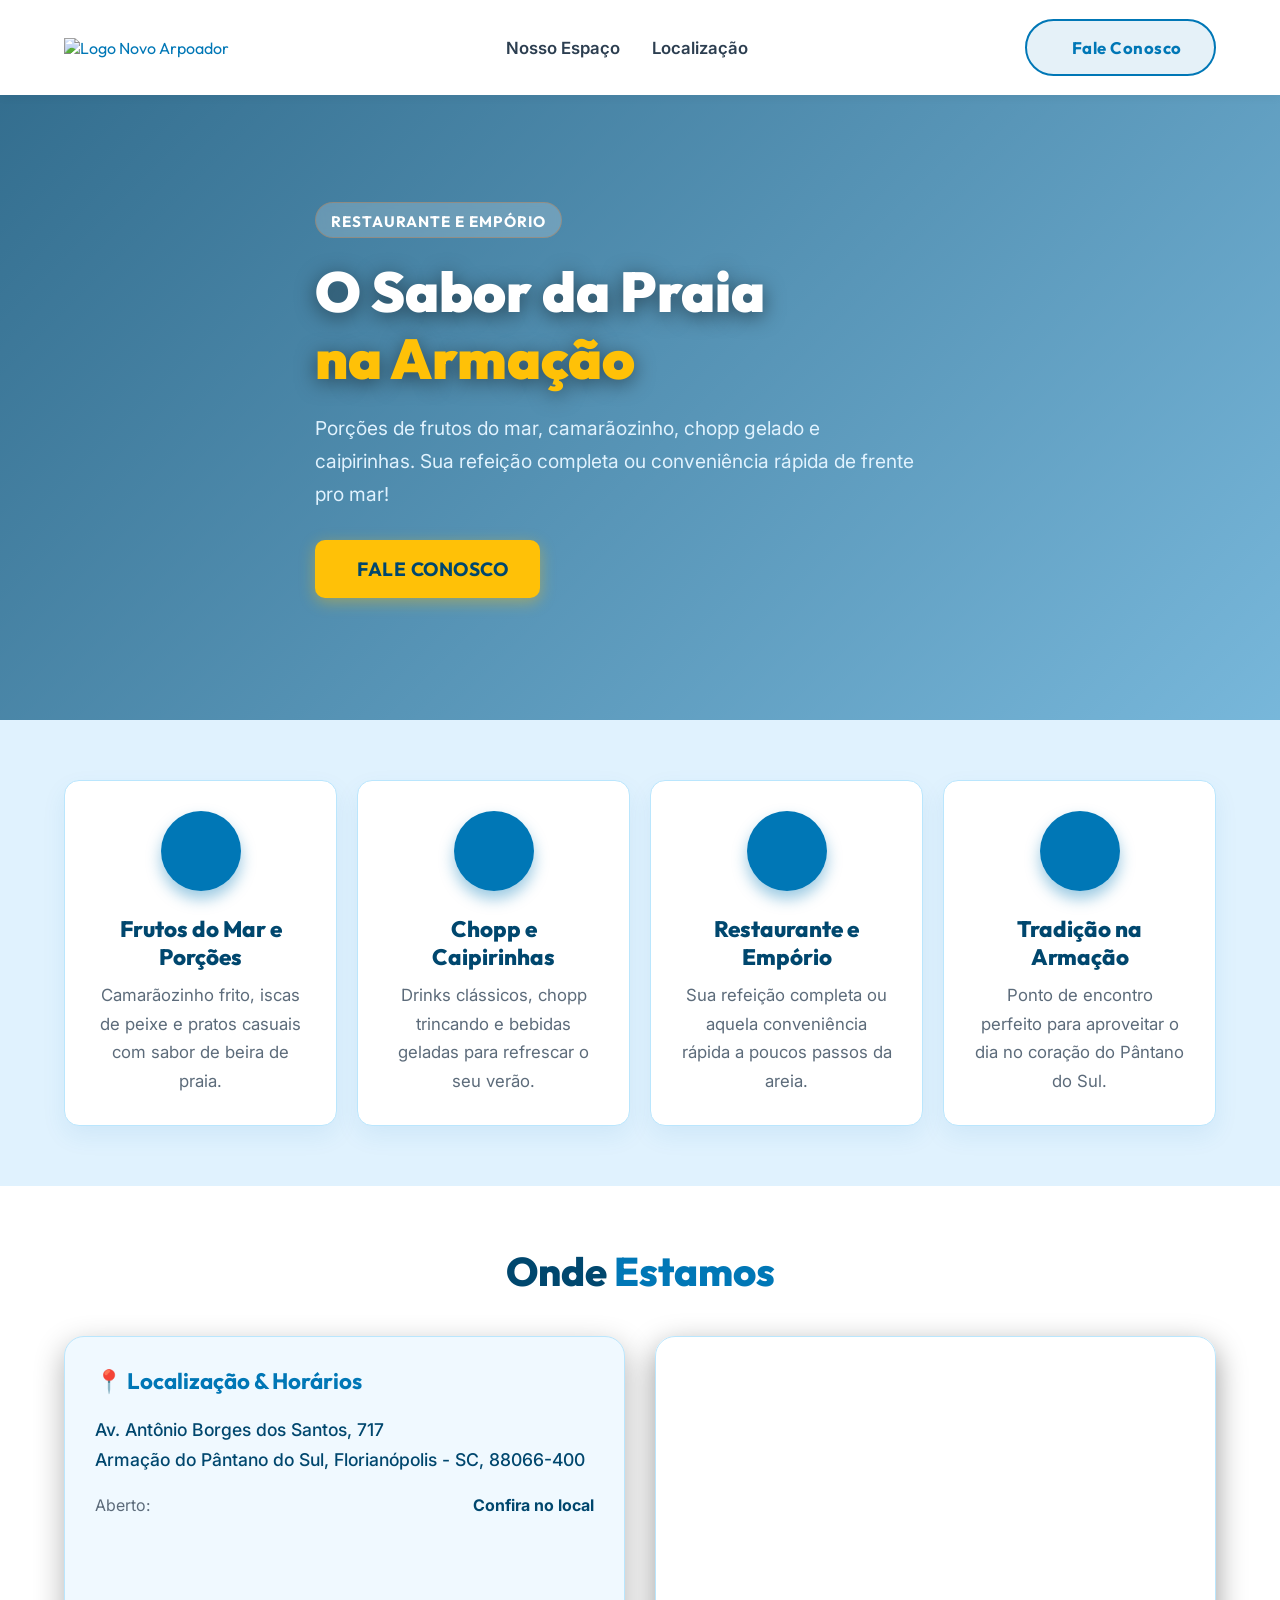
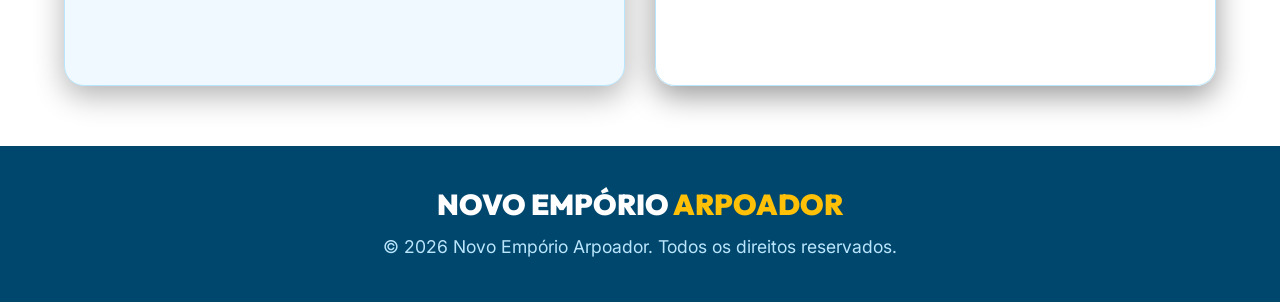
==== index.html @ ad7d14bb "Add files via upload" ====
<!DOCTYPE html>
<html lang="pt-BR">
<head>
    <meta charset="UTF-8">
    <meta name="viewport" content="width=device-width, initial-scale=1.0">
    
    <!-- SEO: Primary Meta Tags -->
    <title>Novo Empório Arpoador | Praia da Armação - Florianópolis</title>
    <meta name="description" content="Novo Empório Arpoador: Restaurante e conveniência na Praia da Armação. Frutos do mar, chopp gelado, caipirinhas e muito mais.">
    <meta name="keywords" content="conveniência armação floripa, restaurante armação do pântano do sul, empório arpoador, frutos do mar florianópolis, praia da armação">
    <meta name="author" content="Novo Empório Arpoador">
    
    <!-- Favicon & Apple Touch Icon -->
    <link rel="icon" type="image/png" href="assets/logo.png">
    <link rel="apple-touch-icon" href="assets/logo.png">
    <meta name="theme-color" content="#ffffff">
    
    <!-- Google Fonts -->
    <link rel="preconnect" href="https://fonts.googleapis.com">
    <link rel="preconnect" href="https://fonts.gstatic.com" crossorigin>
    <link href="https://fonts.googleapis.com/css2?family=Inter:wght@400;600;700&family=Outfit:wght@500;700;900&display=swap" rel="stylesheet">
    
    <!-- Icons -->
    <script src="https://unpkg.com/@phosphor-icons/web"></script>
    
    <link rel="stylesheet" href="styles.css?v=2">
</head>
<body style="background-color: #f0f8ff; color: #2c3e50;">
    <!-- Navbar -->
    <nav class="navbar" style="background: #ffffff; box-shadow: 0 2px 10px rgba(0,0,0,0.05);">
        <div class="container nav-container">
            <a href="#" class="logo">
                <img src="assets/logo.png" alt="Logo Novo Arpoador" style="height: 65px; mix-blend-mode: multiply;"> 
            </a>
            <div class="nav-links">
                <a href="#diferenciais" style="color: #2c3e50;">Nosso Espaço</a>
                <a href="#horarios" style="color: #2c3e50;">Localização</a>
            </div>
            <div class="nav-right">
                <a href="https://wa.me/5548999999999" target="_blank" class="btn btn-outline nav-btn" style="border-color: #0077B6; color: #0077B6; background: rgba(0, 119, 182, 0.1);">
                    <i class="ph-fill ph-whatsapp-logo"></i> Fale Conosco
                </a>
                <button class="mobile-menu-toggle" style="color: #2c3e50;"><i class="ph ph-list"></i></button>
            </div>
        </div>
    </nav>

    <!-- Hero Section -->
    <header class="hero" style="min-height: 80vh; display: flex; align-items: center; position: relative;">
        <!-- Fundo azul oceano com gradiente para a foto aparecer bem -->
        <div class="hero-overlay" style="background: linear-gradient(135deg, rgba(0, 71, 110, 0.8) 0%, rgba(0, 119, 182, 0.5) 100%); position: absolute; top:0; left:0; width:100%; height:100%; z-index: 1;"></div>
        
        <div class="container hero-content" style="position: relative; z-index: 10;">
            <div class="badge" style="background: rgba(255, 255, 255, 0.2); padding: 5px 15px; border-radius: 20px; color: #ffffff; font-weight: bold; margin-bottom: 20px; display: inline-block; backdrop-filter: blur(5px);">
                <i class="ph-fill ph-waves"></i> Restaurante e Empório
            </div>
            <h1 style="font-size: 3.5rem; color: #ffffff; margin-bottom: 20px; line-height: 1.2;">O Sabor da Praia<br><span style="color: #FFC107;">na Armação</span></h1>
            <p style="font-size: 1.2rem; color: #e0f2fe; margin-bottom: 30px; max-width: 600px;">Porções de frutos do mar, camarãozinho, chopp gelado e caipirinhas. Sua refeição completa ou conveniência rápida de frente pro mar!</p>
            <div class="hero-buttons">
                <a href="https://wa.me/5548999999999" target="_blank" class="btn btn-primary btn-large" style="background: #FFC107; color: #00476e; padding: 15px 30px; border-radius: 10px; font-weight: bold; text-decoration: none; display: inline-flex; align-items: center; gap: 10px; box-shadow: 0 4px 15px rgba(255, 193, 7, 0.4);">
                    <i class="ph-fill ph-whatsapp-logo"></i> FALE CONOSCO
                </a>
            </div>
        </div>
    </header>

    <!-- Diferenciais -->
    <section id="diferenciais" class="section diferenciais" style="padding: 60px 0; background: #e0f2fe;">
        <div class="container">
            <div class="grid-4" style="display: grid; grid-template-columns: repeat(auto-fit, minmax(200px, 1fr)); gap: 20px;">
                <div class="feature-card">
                    <div class="icon-wrapper"><i class="ph-fill ph-shrimp"></i></div>
                    <h3 style="color: #00476e; font-size: 1.4rem; font-weight: 800; margin-bottom: 10px;">Frutos do Mar e Porções</h3>
                    <p style="color: #5c6b7a; font-size: 1.05rem;">Camarãozinho frito, iscas de peixe e pratos casuais com sabor de beira de praia.</p>
                </div>
                <div class="feature-card">
                    <div class="icon-wrapper"><i class="ph-fill ph-beer-glass"></i></div>
                    <h3 style="color: #00476e; font-size: 1.4rem; font-weight: 800; margin-bottom: 10px;">Chopp e Caipirinhas</h3>
                    <p style="color: #5c6b7a; font-size: 1.05rem;">Drinks clássicos, chopp trincando e bebidas geladas para refrescar o seu verão.</p>
                </div>
                <div class="feature-card">
                    <div class="icon-wrapper"><i class="ph-fill ph-storefront"></i></div>
                    <h3 style="color: #00476e; font-size: 1.4rem; font-weight: 800; margin-bottom: 10px;">Restaurante e Empório</h3>
                    <p style="color: #5c6b7a; font-size: 1.05rem;">Sua refeição completa ou aquela conveniência rápida a poucos passos da areia.</p>
                </div>
                <div class="feature-card">
                    <div class="icon-wrapper"><i class="ph-fill ph-map-pin"></i></div>
                    <h3 style="color: #00476e; font-size: 1.4rem; font-weight: 800; margin-bottom: 10px;">Tradição na Armação</h3>
                    <p style="color: #5c6b7a; font-size: 1.05rem;">Ponto de encontro perfeito para aproveitar o dia no coração do Pântano do Sul.</p>
                </div>
            </div>
        </div>
    </section>

    <!-- Horários e Mapa -->
    <section id="horarios" class="section" style="padding: 60px 0; background: #ffffff;">
        <div class="container">
            <h2 class="text-center" style="font-size: 2.5rem; margin-bottom: 40px; color: #00476e;">Onde <span style="color: #0077B6;">Estamos</span></h2>
            <div class="grid-2" style="display: grid; grid-template-columns: repeat(auto-fit, minmax(300px, 1fr)); gap: 30px;">
                <div class="glass-card" style="background: #f0f9ff; padding: 30px; border-radius: 20px; border: 1px solid #bae6fd;">
                    <h3 style="color: #0077B6; margin-bottom: 20px;">📍 Localização & Horários</h3>
                    <p style="color: #00476e; margin-bottom: 20px; font-weight: 500;">Av. Antônio Borges dos Santos, 717<br>Armação do Pântano do Sul, Florianópolis - SC, 88066-400</p>
                    <ul style="list-style: none; padding: 0;">
                        <li style="display: flex; justify-content: space-between; margin-bottom: 10px; color: #5c6b7a;"><span>Aberto:</span> <span style="color: #00476e; font-weight: bold;">Confira no local</span></li>
                    </ul>
                </div>
                <div class="map-container" style="height: 350px; border-radius: 20px; overflow: hidden; border: 1px solid #bae6fd;">
                    <iframe src="https://maps.google.com/maps?q=Av.+Antônio+Borges+dos+Santos,+717+-+Armação+do+Pântano+do+Sul,+Florianópolis+-+SC&t=&z=16&ie=UTF8&iwloc=&output=embed" width="100%" height="100%" style="border:0;" allowfullscreen="" loading="lazy"></iframe>
                </div>
            </div>
        </div>
    </section>

    <!-- Footer -->
    <footer style="background: #00476e; padding: 40px 0; text-align: center; border-top: none;">
        <div class="container">
            <div style="font-family: 'Outfit', sans-serif; font-size: 1.8rem; font-weight: 900; color: #ffffff; margin-bottom: 10px;">NOVO EMPÓRIO <span style="color: #FFC107;">ARPOADOR</span></div>
            <p style="color: #bae6fd;">© <span id="current-year"></span> Novo Empório Arpoador. Todos os direitos reservados.</p>
        </div>
    </footer>

    <script src="script.js"></script>
</body>
</html>
---- styles.css ----
/* =========================================
   VARIÁVEIS DE COR E TEMA ALAMBIQUE MODERNO
   ========================================= */
   :root {
    /* Cores Principais baseadas no Catálogo */
    --bg-color: #f0f8ff;
    --surface-color: #ffffff;
    --surface-light: #e0f2fe;
    
    /* Amarelo/Dourado característico do Arpoador */
    --brand-orange: #FFC107; 
    --brand-orange-light: #FFD54F;
    --brand-orange-dark: #FFA000;
    
    --whatsapp-color: #25D366;
    --whatsapp-hover: #1da851;
    
    /* Textos */
    --text-main: #2c3e50;
    --text-muted: #5c6b7a;
    --text-dark: #121212;
    
    /* Outros */
    --glass-bg: rgba(255, 255, 255, 0.85);
    --glass-border: rgba(0, 0, 0, 0.05); 
    --transition: 0.3s cubic-bezier(0.25, 0.8, 0.25, 1);
    --border-radius: 16px;
}

/* =========================================
   RESET E TIPOGRAFIA
   ========================================= */
* {
    margin: 0;
    padding: 0;
    box-sizing: border-box;
}

html {
    scroll-behavior: smooth;
    font-family: 'Inter', sans-serif;
    color: var(--text-main);
    background-color: var(--bg-color);
}

body {
    overflow-x: hidden;
    position: relative;
    min-height: 100vh;
}

h1, h2, h3, h4, .logo, .badge {
    font-family: 'Outfit', sans-serif;
}

h1 {
    font-size: clamp(2.8rem, 5vw, 4.5rem);
    font-weight: 900;
    line-height: 1.1;
    margin-bottom: 1.2rem;
    color: var(--text-main);
    text-shadow: 0 4px 20px rgba(0,0,0,0.5);
}

h2 {
    font-size: clamp(2rem, 3.5vw, 2.8rem);
    font-weight: 800;
    margin-bottom: 1.5rem;
    color: var(--text-main);
}

h2 span {
    color: var(--brand-orange);
}

h3 {
    font-size: 1.4rem;
    font-weight: 700;
    margin-bottom: 0.5rem;
}

p {
    line-height: 1.7;
    color: var(--text-muted);
    font-size: 1.1rem;
}

a {
    text-decoration: none;
    color: #0077B6;
    transition: var(--transition);
}

a:hover {
    color: #00476e;
}

ul {
    list-style: none;
}

/* =========================================
   LAYOUT UTILITIES
   ========================================= */
.container {
    width: 90%;
    max-width: 1200px;
    margin: 0 auto;
}

.section {
    padding: 6rem 0;
}

.section-title {
    text-align: center;
    margin-bottom: 4rem;
}

.text-center { text-align: center; }
.mt-1 { margin-top: 1rem; }
.mt-2 { margin-top: 2.5rem; }
.w-100 { width: 100%; }

/* =========================================
   BOTÕES - MAIS CHAMATIVOS E TEMÁTICOS
   ========================================= */
.btn {
    display: inline-flex;
    align-items: center;
    justify-content: center;
    gap: 0.8rem;
    padding: 1rem 2rem;
    border-radius: 50px;
    font-weight: 700;
    font-size: 1.05rem;
    cursor: pointer;
    transition: var(--transition);
    border: none;
    font-family: 'Outfit', sans-serif;
    letter-spacing: 0.5px;
}

.btn i {
    font-size: 1.4rem;
}

.btn-large {
    padding: 1.2rem 3rem;
    font-size: 1.2rem;
}

.btn-primary {
    background: linear-gradient(135deg, var(--brand-orange-light) 0%, var(--brand-orange) 100%);
    color: #fff;
    box-shadow: 0 8px 25px rgba(224, 107, 21, 0.4);
    border: 2px solid transparent;
}

.btn-primary:hover {
    transform: translateY(-4px) scale(1.02);
    box-shadow: 0 12px 30px rgba(224, 107, 21, 0.6);
    color: #fff;
}

.btn-whatsapp {
    background: linear-gradient(135deg, #25D366 0%, #1da851 100%);
    color: #fff;
    box-shadow: 0 8px 25px rgba(37, 211, 102, 0.3);
}

.btn-whatsapp:hover {
    transform: translateY(-4px) scale(1.02);
    box-shadow: 0 12px 30px rgba(37, 211, 102, 0.5);
    color: #fff;
}

.btn-outline {
    background: transparent;
    border: 2px solid var(--brand-orange);
    color: var(--brand-orange);
}

.btn-outline:hover {
    background: rgba(224, 107, 21, 0.1);
    transform: translateY(-2px);
    box-shadow: 0 5px 15px rgba(224, 107, 21, 0.2);
}

.glass-card {
    background: var(--glass-bg);
    backdrop-filter: blur(15px);
    -webkit-backdrop-filter: blur(15px);
    border: 1px solid var(--glass-border);
    border-radius: var(--border-radius);
    padding: 2.5rem;
    box-shadow: 0 10px 30px rgba(0,0,0,0.3);
}

/* =========================================
   NAVBAR (INSPIRADO NO HEADER DO CATÁLOGO)
   ========================================= */
.navbar {
    position: fixed;
    top: 0;
    left: 0;
    width: 100%;
    padding: 1.2rem 0;
    z-index: 1000;
    transition: var(--transition);
    background: #ffffff;
}

.navbar.scrolled {
    background: #ffffff;
    box-shadow: 0 4px 20px rgba(0,0,0,0.1);
    padding: 0.8rem 0;
}

.navbar.scrolled .nav-links a {
    color: #2c3e50;
}

.navbar.scrolled .nav-links a:hover {
    color: #0077B6;
    opacity: 0.8;
}

.navbar.scrolled .btn-outline {
    border-color: #0077B6;
    color: #0077B6;
    background: rgba(0, 119, 182, 0.1);
}

.navbar.scrolled .btn-outline:hover {
    background: rgba(0, 119, 182, 0.2);
}

.nav-container {
    display: flex;
    justify-content: space-between;
    align-items: center;
}

.logo img {
    height: 55px;
    width: auto;
    object-fit: contain;
    transition: var(--transition);
}

.navbar.scrolled .logo img {
    height: 45px;
}

.nav-links {
    display: flex;
    gap: 2.5rem;
}

.nav-links a {
    color: var(--text-main);
    font-weight: 600;
    font-size: 1.05rem;
    position: relative;
}

.nav-links a::after {
    content: '';
    position: absolute;
    bottom: -5px;
    left: 0;
    width: 0;
    height: 2px;
    background-color: var(--brand-orange);
    transition: width 0.3s;
}

.navbar.scrolled .nav-links a::after {
    background-color: #fff;
}

.nav-links a:hover::after {
    width: 100%;
}

/* =========================================
   HERO SECTION
   ========================================= */
.hero {
    position: relative;
    min-height: 100vh;
    display: flex;
    align-items: center;
    padding-top: 80px;
    background: url('assets/hero_bg.png') no-repeat center center/cover;
}

.hero::before {
    content: '';
    position: absolute;
    top: 0;
    left: 0;
    width: 100%;
    height: 100%;
    background: linear-gradient(135deg, #1a1a1a 0%, #0a0a0a 100%);
    z-index: -2;
}

.hero-overlay {
    position: absolute;
    top: 0;
    left: 0;
    width: 100%;
    height: 100%;
    background: linear-gradient(to right, rgba(15,15,15,0.95) 0%, rgba(15,15,15,0.7) 60%, rgba(15,15,15,0.4) 100%);
    z-index: 0;
}

.hero-content {
    position: relative;
    z-index: 1;
    max-width: 650px;
}

.badge {
    display: inline-flex;
    align-items: center;
    gap: 0.5rem;
    padding: 0.5rem 1.2rem;
    background: rgba(224, 107, 21, 0.15);
    color: var(--brand-orange);
    border: 1px solid rgba(224, 107, 21, 0.3);
    border-radius: 50px;
    font-size: 0.95rem;
    font-weight: 700;
    margin-bottom: 1.5rem;
    letter-spacing: 1px;
    text-transform: uppercase;
    backdrop-filter: blur(5px);
}

.badge i {
    font-size: 1.2rem;
}

.hero p {
    font-size: 1.25rem;
    margin-bottom: 2.5rem;
    color: #e0e0e0;
}

.hero-buttons {
    display: flex;
    gap: 1.5rem;
    flex-wrap: wrap;
}

/* =========================================
   SOBRE & CULTURA
   ========================================= */
.sobre {
    background: linear-gradient(to bottom, var(--surface-color), var(--bg-color));
}

.sobre-container {
    display: grid;
    grid-template-columns: 1fr 1fr;
    gap: 5rem;
    align-items: center;
}

.welcome-box {
    background: rgba(224, 107, 21, 0.05);
    border-left: 5px solid var(--brand-orange);
    padding: 2rem;
    border-radius: 0 var(--border-radius) var(--border-radius) 0;
    margin-bottom: 2rem;
}

.welcome-box p {
    font-size: 1.15rem;
    color: var(--text-main);
    font-style: italic;
    margin-bottom: 0;
}

.sobre-text p {
    margin-bottom: 1.5rem;
}

.tabs-container {
    display: flex;
    flex-wrap: wrap;
    justify-content: center;
    gap: 0.8rem;
    margin-top: 2rem;
}

.tab-btn {
    background: var(--surface-light);
    color: var(--text-main);
    padding: 0.8rem 1.5rem;
    border-radius: 8px;
    font-size: 1rem;
    font-weight: 600;
    display: flex;
    align-items: center;
    gap: 0.6rem;
    border: 1px solid rgba(255,255,255,0.05);
    cursor: pointer;
    transition: all 0.3s ease;
    font-family: 'Inter', sans-serif;
}

.tab-btn i {
    color: var(--brand-orange);
    font-size: 1.3rem;
    transition: color 0.3s ease;
}

.tab-btn:hover {
    background: rgba(224, 107, 21, 0.1);
    border-color: rgba(224, 107, 21, 0.3);
}

.tab-btn.active {
    background: var(--brand-orange);
    color: #fff;
    border-color: var(--brand-orange);
    box-shadow: 0 4px 15px rgba(224, 107, 21, 0.4);
}

.tab-btn.active i {
    color: #fff;
}

/* =========================================
   CONTEÚDO DAS ABAS & PRODUTOS
   ========================================= */
.tab-content-wrapper {
    margin-top: 3rem;
    position: relative;
    min-height: 250px;
}

.tab-content {
    display: none;
    animation: fadeInTab 0.5s ease-out forwards;
}

.tab-content.active {
    display: block;
}

@keyframes fadeInTab {
    from {
        opacity: 0;
        transform: translateY(15px);
    }
    to {
        opacity: 1;
        transform: translateY(0);
    }
}

.products-grid {
    display: grid;
    grid-template-columns: repeat(auto-fit, minmax(280px, 1fr));
    gap: 2rem;
    justify-content: center;
}

.product-card {
    background: var(--surface-color);
    border: 1px solid var(--glass-border);
    border-radius: var(--border-radius);
    padding: 2rem 1.5rem;
    text-align: center;
    transition: transform 0.3s ease, box-shadow 0.3s ease;
    display: flex;
    flex-direction: column;
    align-items: center;
}

.product-card:hover {
    transform: translateY(-8px);
    box-shadow: 0 12px 25px rgba(0,0,0,0.5);
    border-color: rgba(224, 107, 21, 0.3);
}

.product-image {
    width: 100%;
    height: 180px;
    object-fit: cover;
    border-radius: var(--border-radius);
    margin-bottom: 1.2rem;
    border: 1px solid rgba(255,255,255,0.05);
}

.product-icon {
    width: 60px;
    height: 60px;
    background: rgba(224, 107, 21, 0.1);
    border-radius: 50%;
    display: flex;
    align-items: center;
    justify-content: center;
    margin-bottom: 1.2rem;
}

.product-icon i {
    font-size: 2rem;
    color: var(--brand-orange);
}

.product-card h4 {
    font-size: 1.15rem;
    margin-bottom: 1.5rem;
    color: var(--text-main);
    flex-grow: 1; /* Para manter o botão sempre alinhado embaixo */
}

.btn-sm {
    padding: 0.6rem 2rem;
    font-size: 0.95rem;
    width: 100%;
}

.sobre-image-wrapper {
    position: relative;
}

.sobre-img {
    width: 100%;
    border-radius: var(--border-radius);
    box-shadow: 0 20px 50px rgba(0,0,0,0.6);
    border: 2px solid var(--surface-light);
}

.float-card {
    position: absolute;
    bottom: -25px;
    right: -25px;
    display: flex;
    align-items: center;
    gap: 1rem;
    padding: 1.2rem 2rem;
    background: var(--brand-orange);
    border: none;
    color: #fff;
    box-shadow: 0 10px 30px rgba(224, 107, 21, 0.4);
}

.float-card i {
    color: #fff;
    font-size: 1.8rem;
}

.float-card span {
    font-weight: 800;
    font-size: 1.1rem;
    font-family: 'Outfit', sans-serif;
}

/* =========================================
   DIFERENCIAIS
   ========================================= */
.diferenciais {
    background-color: var(--bg-color);
}

.grid-4 {
    display: grid;
    grid-template-columns: repeat(auto-fit, minmax(250px, 1fr));
    gap: 2.5rem;
}

.feature-card::before {
    content: '';
    position: absolute;
    top: 0;
    left: 0;
    width: 100%;
    height: 5px;
    background: #0077B6;
    transform: scaleX(0);
    transform-origin: left;
    transition: transform 0.4s ease;
}

.feature-card {
    background: #ffffff;
    padding: 30px;
    border-radius: 15px;
    text-align: center;
    border: 1px solid #bae6fd;
    box-shadow: 0 10px 25px rgba(0, 119, 182, 0.08);
    transition: all 0.4s ease;
    position: relative;
    overflow: hidden;
}

.feature-card:hover {
    transform: translateY(-10px);
    border-color: #0077B6;
    box-shadow: 0 15px 35px rgba(0, 119, 182, 0.2);
}

.feature-card:hover::before {
    transform: scaleX(1);
}

.icon-wrapper {
    width: 80px;
    height: 80px;
    background: #0077B6;
    border-radius: 50%;
    display: flex;
    align-items: center;
    justify-content: center;
    margin: 0 auto 1.5rem;
    box-shadow: 0 8px 15px rgba(0, 119, 182, 0.4);
}

.icon-wrapper i {
    font-size: 3rem;
    color: #ffffff;
}

/* =========================================
   HORÁRIOS E AVISOS
   ========================================= */
.horarios {
    background-color: var(--surface-color);
}

.horarios-wrapper {
    display: grid;
    grid-template-columns: 1fr 1fr;
    gap: 5rem;
    align-items: center;
}

.alert-box {
    margin-top: 2.5rem;
    display: flex;
    gap: 1.5rem;
    background: rgba(224, 107, 21, 0.1);
    border: 1px solid rgba(224, 107, 21, 0.3);
    border-left: 5px solid var(--brand-orange);
    padding: 1.8rem;
    border-radius: var(--border-radius);
}

.alert-box i {
    font-size: 2.5rem;
    color: var(--brand-orange);
}

.alert-text strong {
    display: block;
    color: var(--text-main);
    margin-bottom: 0.5rem;
    font-size: 1.1rem;
}

.alert-text p {
    font-size: 0.95rem;
    margin: 0;
    line-height: 1.5;
}

.horarios-cards {
    display: flex;
    flex-direction: column;
    gap: 1.5rem;
}

.horario-card {
    border: 1px solid rgba(255,255,255,0.05);
}

.card-header {
    display: flex;
    align-items: center;
    gap: 1rem;
    margin-bottom: 1.5rem;
    padding-bottom: 1.5rem;
    border-bottom: 1px solid rgba(255,255,255,0.1);
}

.card-header i {
    font-size: 2rem;
    color: var(--brand-orange);
}

.horario-card.highlight {
    border-color: var(--brand-orange);
    background: linear-gradient(145deg, rgba(36, 36, 36, 0.9) 0%, rgba(224, 107, 21, 0.05) 100%);
    box-shadow: 0 10px 30px rgba(224, 107, 21, 0.15);
}

.horario-list li {
    display: flex;
    justify-content: space-between;
    margin-bottom: 1rem;
    color: var(--text-muted);
    font-size: 1.05rem;
}

.horario-list li span:last-child {
    font-weight: 700;
    color: var(--text-main);
    background: var(--surface-light);
    padding: 0.2rem 0.8rem;
    border-radius: 6px;
}

/* =========================================
   COMO PEDIR (ESTILO FLUXO CATÁLOGO)
   ========================================= */
.como-pedir {
    background-color: var(--brand-orange);
    position: relative;
    overflow: hidden;
}

.como-pedir::before {
    content: '';
    position: absolute;
    top: -50%;
    left: -50%;
    width: 200%;
    height: 200%;
    background: radial-gradient(circle, rgba(255,255,255,0.1) 0%, rgba(255,255,255,0) 70%);
    pointer-events: none;
}

.como-pedir .section-title {
    color: #fff;
}

.steps-container {
    display: flex;
    justify-content: space-between;
    align-items: stretch;
    margin-bottom: 3rem;
    position: relative;
    z-index: 1;
}

.step {
    flex: 1;
    text-align: center;
    padding: 2.5rem 1.5rem;
    background: rgba(255, 255, 255, 0.1);
    backdrop-filter: blur(10px);
    border-radius: var(--border-radius);
    border: 1px solid rgba(255, 255, 255, 0.2);
    transition: transform 0.3s ease;
}

.step:hover {
    transform: translateY(-10px);
    background: rgba(255, 255, 255, 0.15);
}

.step-number {
    width: 65px;
    height: 65px;
    background: #fff;
    color: var(--brand-orange);
    font-size: 1.8rem;
    font-weight: 900;
    font-family: 'Outfit', sans-serif;
    border-radius: 50%;
    display: flex;
    align-items: center;
    justify-content: center;
    margin: 0 auto 1.5rem;
    box-shadow: 0 10px 20px rgba(0,0,0,0.2);
}

.step h4 {
    font-size: 1.3rem;
    margin-bottom: 0.8rem;
    color: #fff;
}

.step p {
    font-size: 1rem;
    color: rgba(255, 255, 255, 0.9);
}

.step-connector {
    margin-top: 60px;
    color: rgba(255, 255, 255, 0.5);
    font-size: 2rem;
    padding: 0 1rem;
}

.btn-white {
    background: #fff;
    color: var(--brand-orange);
    box-shadow: 0 8px 25px rgba(0,0,0,0.2);
}

.btn-white:hover {
    background: #f8f8f8;
    color: var(--brand-orange-dark);
    box-shadow: 0 12px 30px rgba(0,0,0,0.3);
}

/* =========================================
   CONTATO & MAPA
   ========================================= */
.contato-grid {
    display: grid;
    grid-template-columns: 1fr 2fr;
    gap: 3rem;
    min-height: 450px;
}

.contato-info {
    display: flex;
    flex-direction: column;
    justify-content: center;
}

.contact-list {
    margin: 2.5rem 0;
}

.contact-list li {
    display: flex;
    gap: 1.2rem;
    margin-bottom: 2rem;
}

.contact-list i {
    font-size: 1.8rem;
    color: var(--brand-orange);
    margin-top: 0.2rem;
}

.contact-list strong {
    color: var(--text-main);
    font-size: 1.1rem;
    display: inline-block;
    margin-bottom: 0.3rem;
}

.contact-list a {
    color: var(--text-muted);
    font-size: 1.05rem;
}

.contact-list a:hover {
    color: var(--brand-orange);
}

.map-container {
    border-radius: var(--border-radius);
    overflow: hidden;
    border: 1px solid var(--glass-border);
    box-shadow: 0 10px 30px rgba(0,0,0,0.4);
}

/* =========================================
   FOOTER
   ========================================= */
.footer {
    background-color: #050505;
    padding-top: 5rem;
    border-top: 3px solid var(--brand-orange);
}

.footer-container {
    display: grid;
    grid-template-columns: 2fr 1fr 1fr;
    gap: 4rem;
    margin-bottom: 4rem;
}

.footer-logo {
    font-family: 'Outfit', sans-serif;
    font-size: 1.8rem;
    font-weight: 900;
    color: var(--brand-orange);
    margin-bottom: 1rem;
}

.footer h4 {
    color: var(--text-main);
    margin-bottom: 1.8rem;
    font-size: 1.2rem;
    position: relative;
    display: inline-block;
}

.footer h4::after {
    content: '';
    position: absolute;
    bottom: -8px;
    left: 0;
    width: 30px;
    height: 2px;
    background: var(--brand-orange);
}

.footer-links ul li {
    margin-bottom: 1rem;
}

.footer-links a {
    color: var(--text-muted);
}

.footer-links a:hover {
    color: var(--brand-orange);
    padding-left: 5px;
}

.social-icons {
    display: flex;
    gap: 1rem;
}

.social-icons a {
    display: flex;
    align-items: center;
    justify-content: center;
    width: 45px;
    height: 45px;
    background: var(--surface-light);
    border-radius: 50%;
    color: var(--text-main);
    font-size: 1.3rem;
    border: 1px solid rgba(255,255,255,0.05);
}

.social-icons a:hover {
    background: var(--brand-orange);
    border-color: var(--brand-orange);
    transform: translateY(-5px);
}

.footer-bottom {
    padding: 2rem 0;
    border-top: 1px solid rgba(255,255,255,0.05);
    text-align: center;
    font-size: 0.95rem;
    background: #000;
}

/* =========================================
   FAB WHATSAPP
   ========================================= */
.fab-whatsapp {
    position: fixed;
    bottom: 30px;
    right: 30px;
    width: 65px;
    height: 65px;
    background: linear-gradient(135deg, #25D366 0%, #1da851 100%);
    color: white;
    border-radius: 50%;
    display: flex;
    align-items: center;
    justify-content: center;
    font-size: 2.2rem;
    box-shadow: 0 6px 20px rgba(37, 211, 102, 0.4);
    z-index: 1000;
    transition: all 0.3s cubic-bezier(0.175, 0.885, 0.32, 1.275);
}

.fab-whatsapp:hover {
    transform: scale(1.1) rotate(-10deg);
    box-shadow: 0 10px 25px rgba(37, 211, 102, 0.6);
}

/* =========================================
   ANIMAÇÕES
   ========================================= */
.fade-in {
    opacity: 0;
    transform: translateY(40px);
    transition: opacity 0.8s ease-out, transform 0.8s ease-out;
}

.fade-in.visible {
    opacity: 1;
    transform: translateY(0);
}

/* =========================================
   RESPONSIVIDADE
   ========================================= */
@media (max-width: 1024px) {
    .sobre-container, .horarios-wrapper, .contato-grid {
        grid-template-columns: 1fr;
        gap: 3rem;
    }
    
    .float-card {
        right: 10px;
        bottom: -15px;
    }
    
    .steps-container {
        flex-direction: column;
        align-items: center;
        gap: 2rem;
    }
    
    .step {
        width: 100%;
        max-width: 400px;
    }
    
    .step-connector {
        transform: rotate(90deg);
        margin: -10px 0;
    }
    
    .footer-container {
        grid-template-columns: 1fr 1fr;
    }
}

@media (max-width: 768px) {
    .desktop-only {
        display: none;
    }
    
    .hero {
        text-align: center;
    }
    
    .hero-content {
        margin: 0 auto;
        display: flex;
        flex-direction: column;
        align-items: center;
    }
    
    .hero-buttons {
        justify-content: center;
    }
    
    .footer-container {
        grid-template-columns: 1fr;
        gap: 2.5rem;
    }
    
    h1 {
        font-size: 2.5rem;
    }
    
    .navbar.scrolled {
        padding: 0.5rem 0;
    }
}

/* === CATALOG MODAL === */
.catalog-modal {
    position: fixed;
    top: 0;
    left: 0;
    width: 100%;
    height: 100%;
    background: #0f0f0f;
    z-index: 10000;
    transform: translateY(100%);
    transition: transform 0.35s cubic-bezier(0.16, 1, 0.3, 1);
    will-change: transform;
    display: flex;
    flex-direction: column;
}

.catalog-modal.open {
    transform: translateY(0);
}

.catalog-header {
    padding: 1.5rem;
    background: #0f0f0f;
    border-bottom: 1px solid rgba(255, 255, 255, 0.08);
    flex-shrink: 0;
}

.catalog-header-top {
    display: flex;
    justify-content: space-between;
    align-items: center;
    margin-bottom: 1rem;
}

.catalog-header-top h2 {
    font-size: 1.5rem;
    display: flex;
    align-items: center;
    gap: 0.5rem;
}

.catalog-header-top h2 i {
    color: var(--accent-orange);
}

.catalog-header-actions {
    display: flex;
    align-items: center;
    gap: 1.5rem;
}

.catalog-cart-btn {
    position: relative;
    cursor: pointer;
    font-size: 1.8rem;
    color: #fff;
    transition: transform 0.2s ease;
}

.catalog-cart-btn:hover {
    transform: scale(1.1);
    color: var(--accent-orange);
}

.catalog-cart-btn .cart-count {
    position: absolute;
    top: -5px;
    right: -8px;
    background: var(--accent-orange);
    color: #000;
    font-size: 0.75rem;
    font-weight: 800;
    width: 20px;
    height: 20px;
    border-radius: 50%;
    display: flex;
    align-items: center;
    justify-content: center;
    border: 2px solid #0f0f0f;
}

#close-catalog-btn {
    background: rgba(255, 255, 255, 0.05);
    border: none;
    color: #fff;
    width: 35px;
    height: 35px;
    border-radius: 50%;
    display: flex;
    align-items: center;
    justify-content: center;
    cursor: pointer;
    transition: all 0.3s ease;
}

#close-catalog-btn:hover {
    background: rgba(255, 255, 255, 0.1);
    color: var(--accent-orange);
}

.catalog-search-bar {
    position: relative;
    margin-bottom: 1rem;
}

.catalog-search-bar i {
    position: absolute;
    left: 1rem;
    top: 50%;
    transform: translateY(-50%);
    color: var(--text-muted);
}

#catalog-search-input {
    width: 100%;
    padding: 0.8rem 1rem 0.8rem 2.5rem;
    background: rgba(255, 255, 255, 0.05);
    border: 1px solid rgba(255, 255, 255, 0.1);
    border-radius: 8px;
    color: var(--text-light);
    font-family: inherit;
    transition: border-color 0.3s ease;
}

#catalog-search-input:focus {
    outline: none;
    border-color: var(--accent-orange);
}

.catalog-categories-wrapper {
    overflow-x: auto;
    scrollbar-width: none;
    -ms-overflow-style: none;
}

.catalog-categories-wrapper::-webkit-scrollbar {
    display: none;
}

.catalog-categories {
    display: flex;
    gap: 0.5rem;
}

.cat-btn {
    background: rgba(255, 255, 255, 0.05);
    border: 1px solid rgba(255, 255, 255, 0.1);
    color: var(--text-light);
    padding: 0.5rem 1rem;
    border-radius: 20px;
    cursor: pointer;
    white-space: nowrap;
    transition: all 0.3s ease;
}

.cat-btn.active, 
.cat-btn.active:focus, 
.cat-btn.active:active {
    background: #e06b15 !important;
    color: #000 !important;
    font-weight: 800 !important;
    border-color: #e06b15 !important;
    opacity: 1 !important;
    outline: none !important;
    box-shadow: none !important;
    transition: none !important;
}

.cat-btn:focus {
    outline: none;
}

.cat-btn:hover {
    background: rgba(255, 255, 255, 0.1);
    color: #e06b15;
    border-color: #e06b15;
}

.catalog-body {
    flex-grow: 1;
    overflow-y: auto;
    padding: 2rem;
    -webkit-overflow-scrolling: touch;
    contain: layout style;
}

.catalog-grid {
    display: grid;
    grid-template-columns: repeat(auto-fill, minmax(200px, 1fr));
    max-width: 1400px;
    margin: 0 auto;
    gap: 2rem;
    contain: layout style;
}

/* Catalog-specific product card overrides */
.catalog-grid .product-card {
    padding: 0;
    overflow: hidden;
    border-radius: 14px;
    background: rgba(255, 255, 255, 0.04);
    border: 1px solid rgba(255, 255, 255, 0.08);
}

.catalog-grid .product-card:hover {
    transform: translateY(-5px);
    box-shadow: 0 10px 30px rgba(224, 107, 21, 0.15);
    border-color: rgba(224, 107, 21, 0.3);
}

.catalog-grid .product-image-container {
    width: 100%;
    height: 200px;
    background: #fff;
    display: flex;
    align-items: center;
    justify-content: center;
    overflow: hidden;
}

.catalog-grid .product-image {
    width: 100%;
    height: 100%;
    object-fit: contain;
    padding: 10px;
    margin-bottom: 0;
    border: none;
    border-radius: 0;
}

.catalog-grid .product-info {
    padding: 1rem;
    display: flex;
    flex-direction: column;
    gap: 0.4rem;
}

.catalog-grid .product-tag {
    font-size: 0.7rem;
    text-transform: uppercase;
    letter-spacing: 0.5px;
    color: var(--accent-orange);
    font-weight: 600;
}

.catalog-grid .product-title {
    font-size: 0.9rem;
    font-weight: 600;
    line-height: 1.3;
    color: #fff;
    min-height: 2.4em;
    display: -webkit-box;
    -webkit-line-clamp: 2;
    -webkit-box-orient: vertical;
    overflow: hidden;
}

.catalog-grid .product-price {
    font-size: 1.1rem;
    font-weight: 700;
    color: var(--accent-orange);
}

.catalog-grid .add-to-cart-btn {
    margin-top: 0.5rem;
    padding: 0.6rem;
    font-size: 0.85rem;
    border-radius: 8px;
    width: 100%;
}

/* === CART SIDEBAR === */
.cart-sidebar {
    position: fixed;
    top: 0;
    right: 0;
    width: 420px;
    max-width: 100%;
    height: 100%;
    background: #0d0d0d;
    z-index: 10001;
    transform: translateX(100%);
    transition: transform 0.4s cubic-bezier(0.16, 1, 0.3, 1);
    will-change: transform;
    display: flex;
    flex-direction: column;
    box-shadow: -10px 0 30px rgba(0,0,0,0.8);
}

.cart-sidebar.open {
    transform: translateX(0);
}

.cart-overlay {
    position: fixed;
    top: 0;
    left: 0;
    width: 100%;
    height: 100%;
    background: rgba(0, 0, 0, 0.7);
    z-index: 10000;
    opacity: 0;
    pointer-events: none;
    transition: opacity 0.3s ease;
    backdrop-filter: blur(4px);
}

.cart-overlay.open {
    opacity: 1;
    pointer-events: all;
}

.cart-header {
    padding: 2rem 1.5rem;
    display: flex;
    justify-content: space-between;
    align-items: center;
    border-bottom: 1px solid rgba(255, 255, 255, 0.08);
}

.cart-header h2 {
    font-size: 1.4rem;
    display: flex;
    align-items: center;
    gap: 0.75rem;
    color: #fff;
    font-weight: 700;
}

#close-cart-btn {
    background: rgba(255, 255, 255, 0.05);
    border: none;
    color: #fff;
    width: 35px;
    height: 35px;
    border-radius: 50%;
    display: flex;
    align-items: center;
    justify-content: center;
    cursor: pointer;
    transition: all 0.3s ease;
}

#close-cart-btn:hover {
    background: rgba(224, 107, 21, 0.2);
    color: var(--accent-orange);
    transform: rotate(90deg);
}

.cart-items {
    flex-grow: 1;
    overflow-y: auto;
    padding: 1.5rem;
    display: flex;
    flex-direction: column;
    gap: 1rem;
}

/* Custom Scrollbar for Cart */
.cart-items::-webkit-scrollbar {
    width: 5px;
}
.cart-items::-webkit-scrollbar-track {
    background: rgba(255, 255, 255, 0.02);
}
.cart-items::-webkit-scrollbar-thumb {
    background: rgba(255, 255, 255, 0.1);
    border-radius: 10px;
}

.cart-empty-msg {
    text-align: center;
    color: var(--text-muted);
    margin-top: 3rem;
    font-style: italic;
    opacity: 0.7;
}

.cart-item {
    display: flex;
    align-items: center;
    gap: 1.2rem;
    background: rgba(255, 255, 255, 0.02);
    padding: 1rem;
    border-radius: 16px;
    border: 1px solid rgba(255, 255, 255, 0.05);
    transition: transform 0.2s ease, border-color 0.2s ease;
    animation: slideInCart 0.3s ease forwards;
}

@keyframes slideInCart {
    from { opacity: 0; transform: translateX(20px); }
    to { opacity: 1; transform: translateX(0); }
}

.cart-item:hover {
    background: rgba(255, 255, 255, 0.04);
    border-color: rgba(224, 107, 21, 0.2);
}

.cart-item img {
    width: 60px;
    height: 60px;
    object-fit: contain;
    background: #fff;
    border-radius: 10px;
    padding: 5px;
    box-shadow: 0 4px 10px rgba(0,0,0,0.3);
}

.cart-item-info {
    flex-grow: 1;
    min-width: 0; /* Important for ellipsis if needed */
}

.cart-item-info h4 {
    font-size: 0.95rem;
    font-weight: 600;
    margin-bottom: 0.4rem;
    line-height: 1.3;
    color: #eee;
    white-space: nowrap;
    overflow: hidden;
    text-overflow: ellipsis;
}

.cart-item-price {
    color: var(--accent-orange);
    font-weight: 700;
    font-size: 1rem;
}

.cart-item-qty {
    display: flex;
    flex-direction: column;
    align-items: center;
    gap: 0.4rem;
    background: rgba(0, 0, 0, 0.3);
    padding: 0.5rem;
    border-radius: 12px;
}

.qty-btn {
    background: rgba(255, 255, 255, 0.05);
    border: none;
    color: #fff;
    width: 24px;
    height: 24px;
    display: flex;
    align-items: center;
    justify-content: center;
    cursor: pointer;
    border-radius: 6px;
    transition: all 0.2s;
    font-size: 1rem;
}

.qty-btn:hover {
    background: var(--accent-orange);
    color: #fff;
}

.qty-btn.remove:hover {
    background: #ff4d4d;
}

.qty-val {
    font-size: 0.9rem;
    font-weight: 700;
    color: #fff;
}

.cart-footer {
    padding: 2rem 1.5rem;
    border-top: 1px solid rgba(255, 255, 255, 0.1);
    background: #0a0a0a;
}

.cart-view {
    display: none;
    flex-direction: column;
    flex-grow: 1;
    overflow-y: auto;
}

.cart-view.active {
    display: flex;
}

.checkout-form {
    padding: 1.5rem;
    display: flex;
    flex-direction: column;
    gap: 1.2rem;
}

.back-btn {
    background: none;
    border: none;
    color: var(--accent-orange);
    cursor: pointer;
    display: flex;
    align-items: center;
    gap: 0.5rem;
    font-weight: 600;
    padding: 0;
    margin-bottom: 0.5rem;
}

.checkout-form h3 {
    font-size: 1.2rem;
    color: #fff;
    margin-bottom: 0.5rem;
}

.form-group {
    display: flex;
    flex-direction: column;
    gap: 0.5rem;
}

.form-group label {
    font-size: 0.85rem;
    font-weight: 600;
    color: var(--text-muted);
}

.form-group input, 
.form-group textarea, 
.form-group select {
    background: rgba(255, 255, 255, 0.05);
    border: 1px solid rgba(255, 255, 255, 0.1);
    border-radius: 10px;
    padding: 0.8rem 1rem;
    color: #fff;
    font-family: inherit;
    font-size: 0.95rem;
    transition: all 0.3s ease;
}

.form-group input:focus, 
.form-group textarea:focus, 
.form-group select:focus {
    outline: none;
    border-color: var(--accent-orange);
    background: rgba(255, 255, 255, 0.08);
}

.form-group select {
    cursor: pointer;
    appearance: none;
    background-image: url("data:image/svg+xml,%3Csvg xmlns='http://www.w3.org/2000/svg' width='24' height='24' viewBox='0 0 24 24' fill='none' stroke='white' stroke-width='2' stroke-linecap='round' stroke-linejoin='round'%3E%3Cpolyline points='6 9 12 15 18 9'%3E%3C/polyline%3E%3C/svg%3E");
    background-repeat: no-repeat;
    background-position: right 1rem center;
    background-size: 1rem;
}

/* Fix para cores das opções no dropdown (Dark Mode) */
.form-group select option {
    background: #1a1a1a;
    color: #fff;
}

.form-group textarea {
    min-height: 100px;
    resize: vertical;
}

.coupon-section {
    margin-bottom: 1.5rem;
    border-bottom: 1px solid var(--border);
    padding-bottom: 1.5rem;
}

.coupon-input-wrapper {
    display: flex;
    gap: 10px;
}

.coupon-input-wrapper input {
    flex-grow: 1;
    background: rgba(255, 255, 255, 0.05);
    border: 1px solid var(--border);
    border-radius: 8px;
    padding: 0.8rem;
    color: #fff;
    font-size: 0.9rem;
}

#apply-coupon-btn {
    background: transparent;
    border: 1px solid var(--accent-orange);
    color: var(--accent-orange);
    padding: 0 1.2rem;
    border-radius: 8px;
    font-weight: 700;
    cursor: pointer;
    transition: all 0.3s ease;
}

#apply-coupon-btn:hover {
    background: var(--accent-orange);
    color: #000;
}

.coupon-message {
    font-size: 0.8rem;
    margin-top: 0.5rem;
    font-weight: 600;
}

.coupon-message.success { color: var(--accent-green); }
.coupon-message.error { color: #ff4d4d; }

.cart-total {
    display: flex;
    justify-content: space-between;
    align-items: center;
    font-size: 1.4rem;
    font-weight: 800;
    margin-bottom: 0.75rem;
    color: #fff;
}

.cart-tax-info {
    font-size: 0.85rem;
    color: var(--text-muted);
    text-align: center;
    margin-bottom: 1.5rem;
    opacity: 0.8;
}

#checkout-btn, #go-to-checkout-btn {
    height: 65px;
    font-size: 1.15rem;
    font-weight: 700;
    letter-spacing: 0.5px;
    border-radius: 14px;
    display: flex;
    align-items: center;
    justify-content: center;
    gap: 0.8rem;
    box-shadow: 0 8px 20px rgba(0, 0, 0, 0.3);
    transition: all 0.3s ease;
    border: none;
    cursor: pointer;
    width: 100%;
}

#checkout-btn { background: #25D366; color: #fff; text-shadow: 0 1px 2px rgba(0,0,0,0.2); }
#go-to-checkout-btn { background: #1eb954; color: #fff; }

#checkout-btn:hover, #go-to-checkout-btn:hover {
    background: #199e47;
    transform: translateY(-3px);
    box-shadow: 0 12px 25px rgba(37, 211, 102, 0.3);
}

/* WOW Badge Effect */
@keyframes wowBadge {
    0% { transform: scale(1); }
    50% { transform: scale(1.3); }
    100% { transform: scale(1); }
}

.cart-count.wow {
    animation: wowBadge 0.3s ease;
}

/* === FLOATING CART BUTTON === */
.fab-cart {
    position: fixed;
    bottom: 2rem;
    right: 2rem;
    background: var(--accent-orange);
    color: #000;
    padding: 0.5rem 1.2rem 0.5rem 0.5rem;
    border-radius: 50px;
    display: flex;
    align-items: center;
    gap: 0.8rem;
    cursor: pointer;
    z-index: 9999;
    box-shadow: 0 10px 25px rgba(224, 107, 21, 0.4);
    transition: all 0.3s cubic-bezier(0.175, 0.885, 0.32, 1.275);
}

.fab-cart.hidden {
    transform: translateY(150px) scale(0.5);
    opacity: 0;
    pointer-events: none;
}

.cart-icon-wrapper {
    position: relative;
    width: 45px;
    height: 45px;
    background: rgba(0, 0, 0, 0.1);
    border-radius: 50%;
    display: flex;
    align-items: center;
    justify-content: center;
    font-size: 1.5rem;
}

.cart-count {
    position: absolute;
    top: -5px;
    right: -5px;
    background: #000;
    color: var(--accent-orange);
    font-size: 0.7rem;
    font-weight: 700;
    width: 20px;
    height: 20px;
    border-radius: 50%;
    display: flex;
    align-items: center;
    justify-content: center;
    border: 2px solid var(--accent-orange);
}

.cart-fab-total {
    font-weight: 700;
    font-size: 1rem;
}

.fab-cart:hover {
    transform: translateY(-5px);
    box-shadow: 0 15px 30px rgba(224, 107, 21, 0.5);
}

/* Esconder o Whatsapp original quando o carrinho tem itens */
.fab-whatsapp.hidden {
    transform: translateY(150px);
    opacity: 0;
    pointer-events: none;
}

/* Ajustes Responsivos Modal */
@media (min-width: 1400px) {
    .catalog-grid {
        grid-template-columns: repeat(6, 1fr);
    }
}

@media (max-width: 768px) {
    .catalog-grid {
        grid-template-columns: repeat(2, 1fr);
        gap: 1rem;
    }
    
    .catalog-grid .product-image-container {
        height: 150px;
    }
    
    .fab-cart {
        bottom: 1.5rem;
        right: 1.5rem;
    }
}

/* Navbar Changes */
.nav-container {
    display: flex;
    justify-content: space-between;
    align-items: center;
}

.nav-right {
    display: flex;
    align-items: center;
    gap: 1rem;
}

.nav-links {
    display: flex;
    gap: 2rem;
    align-items: center;
}

.nav-catalog-btn {
    color: #fff !important;
    padding: 0.6rem 1.2rem;
    border-radius: 50px;
    font-weight: 600;
    font-size: 0.85rem;
    transition: all 0.3s ease;
    border: 1px solid rgba(255, 255, 255, 0.1);
}

.nav-catalog-btn:hover {
    background: rgba(255, 255, 255, 0.05);
    border-color: var(--accent-orange);
}

.mobile-menu-toggle {
    display: none;
    background: none;
    border: none;
    color: #fff;
    font-size: 1.8rem;
    cursor: pointer;
}

/* Refinamentos Mobile Profissionais */
@media (max-width: 992px) {
    .nav-links {
        display: none;
        position: fixed;
        top: 80px;
        left: 0;
        width: 100%;
        height: calc(100vh - 80px);
        background: var(--bg-color);
        flex-direction: column;
        padding: 2rem;
        gap: 2rem;
        z-index: 9998;
        backdrop-filter: blur(10px);
    }
    .nav-links.active {
        display: flex !important;
    }
    .nav-btn {
        display: none !important;
    }
    .mobile-menu-toggle {
        display: block !important;
    }
}

@media (max-width: 768px) {
    .catalog-grid {
        grid-template-columns: repeat(2, 1fr) !important;
        gap: 0.8rem !important;
        padding: 0.8rem !important;
    }

    .product-card {
        padding: 0.8rem;
    }

    .product-image-container {
        height: 140px !important;
    }

    .product-info h3 {
        font-size: 0.9rem;
        height: 2.4rem;
    }

    /* Carrinho Mobile Ocupa mais espaço */
    .cart-sidebar {
        width: 100%;
        max-width: 100%;
    }

    .cart-header {
        padding: 1.2rem;
    }

    .cart-item {
        padding: 1rem;
        gap: 0.8rem;
    }

    .cart-item img {
        width: 60px;
        height: 60px;
    }

    /* Categorias Mobile (mais fáceis de deslizar) */
    .catalog-categories-wrapper {
        padding: 0.8rem 1rem;
        gap: 0.6rem;
    }

    .cat-btn {
        padding: 0.5rem 1rem;
        font-size: 0.85rem;
        white-space: nowrap;
    }

    /* Navbar Mobile */
    .nav-container {
        padding: 0.5rem 1rem;
    }

    .logo img {
        height: 40px;
    }

    /* Floating Action Button (FAB) */
    .fab-cart {
        bottom: 1.2rem;
        right: 1.2rem;
        padding: 0.8rem 1.2rem;
    }

    .toast {
        width: 90%;
        font-size: 0.85rem;
        padding: 0.7rem 1.2rem;
    }

    /* Formulário de Checkout Mobile */
    .form-group input, 
    .form-group textarea, 
    .form-group select {
        font-size: 16px !important; /* Evita zoom automático no iOS */
        padding: 1rem !important;
    }

    .checkout-form h3 {
        font-size: 1.1rem;
    }
}

/* Scrollbar para Categorias (escondida mas funcional) */
.catalog-categories-wrapper::-webkit-scrollbar {
    display: none;
}
.catalog-categories-wrapper {
    -ms-overflow-style: none;
    scrollbar-width: none;
}

/* Toast Notification */
.toast-container {
    position: fixed;
    bottom: 2rem;
    left: 50%;
    transform: translateX(-50%);
    z-index: 11000;
    display: flex;
    flex-direction: column;
    gap: 0.5rem;
    pointer-events: none;
}

.toast {
    background: #222;
    color: #fff;
    padding: 0.8rem 1.5rem;
    border-radius: 50px;
    font-size: 0.9rem;
    font-weight: 600;
    box-shadow: 0 10px 25px rgba(0,0,0,0.5);
    border: 1px solid var(--accent-orange);
    display: flex;
    align-items: center;
    gap: 0.75rem;
    animation: toastIn 0.3s cubic-bezier(0.175, 0.885, 0.32, 1.275) forwards,
               toastOut 0.3s ease forwards 2.5s;
}

@keyframes toastIn {
    from { transform: translateY(100px); opacity: 0; }
    to { transform: translateY(0); opacity: 1; }
}

@keyframes toastOut {
    to { transform: translateY(-20px); opacity: 0; }
}

/* Enhanced Cart Buttons Visibility */
.fab-cart {
    background: #e06b15 !important;
    color: #fff !important;
    border: 3px solid #fff;
    box-shadow: 0 0 30px rgba(224, 107, 21, 0.8), 0 0 60px rgba(224, 107, 21, 0.4);
    padding: 0.7rem 1.5rem 0.7rem 0.7rem !important;
    animation: fabPulse 2s ease-in-out infinite;
}

@keyframes fabPulse {
    0%, 100% { box-shadow: 0 0 30px rgba(224, 107, 21, 0.8), 0 0 60px rgba(224, 107, 21, 0.4); }
    50% { box-shadow: 0 0 40px rgba(224, 107, 21, 1), 0 0 80px rgba(224, 107, 21, 0.6); }
}

.catalog-cart-btn {
    color: var(--accent-orange) !important;
    font-size: 2rem;
    filter: drop-shadow(0 0 8px rgba(224, 107, 21, 0.3));
}

.catalog-cart-btn .cart-count {
    background: #fff;
    color: #000;
    border: 2px solid var(--accent-orange);
}

/* Minimum Order Message */
.min-order-msg {
    color: #ff4d4d;
    font-size: 0.85rem;
    text-align: center;
    margin-top: 0.5rem;
    font-weight: 600;
}

#go-to-checkout-btn:disabled {
    background: #222 !important;
    color: #555 !important;
    cursor: not-allowed;
    box-shadow: none;
    transform: none;
    border: 1px solid #333;
}

/* Animations */
@keyframes spin {
    from { transform: rotate(0deg); }
    to { transform: rotate(360deg); }
}
.animate-spin {
    animation: spin 1s linear infinite;
    display: inline-block;
}

@keyframes pulseOnce {
    0% { transform: scale(1); }
    50% { transform: scale(1.15); }
    100% { transform: scale(1); }
}
.pulse-once {
    animation: pulseOnce 0.4s ease-out;
}

/* FIM DO ARQUIVO */
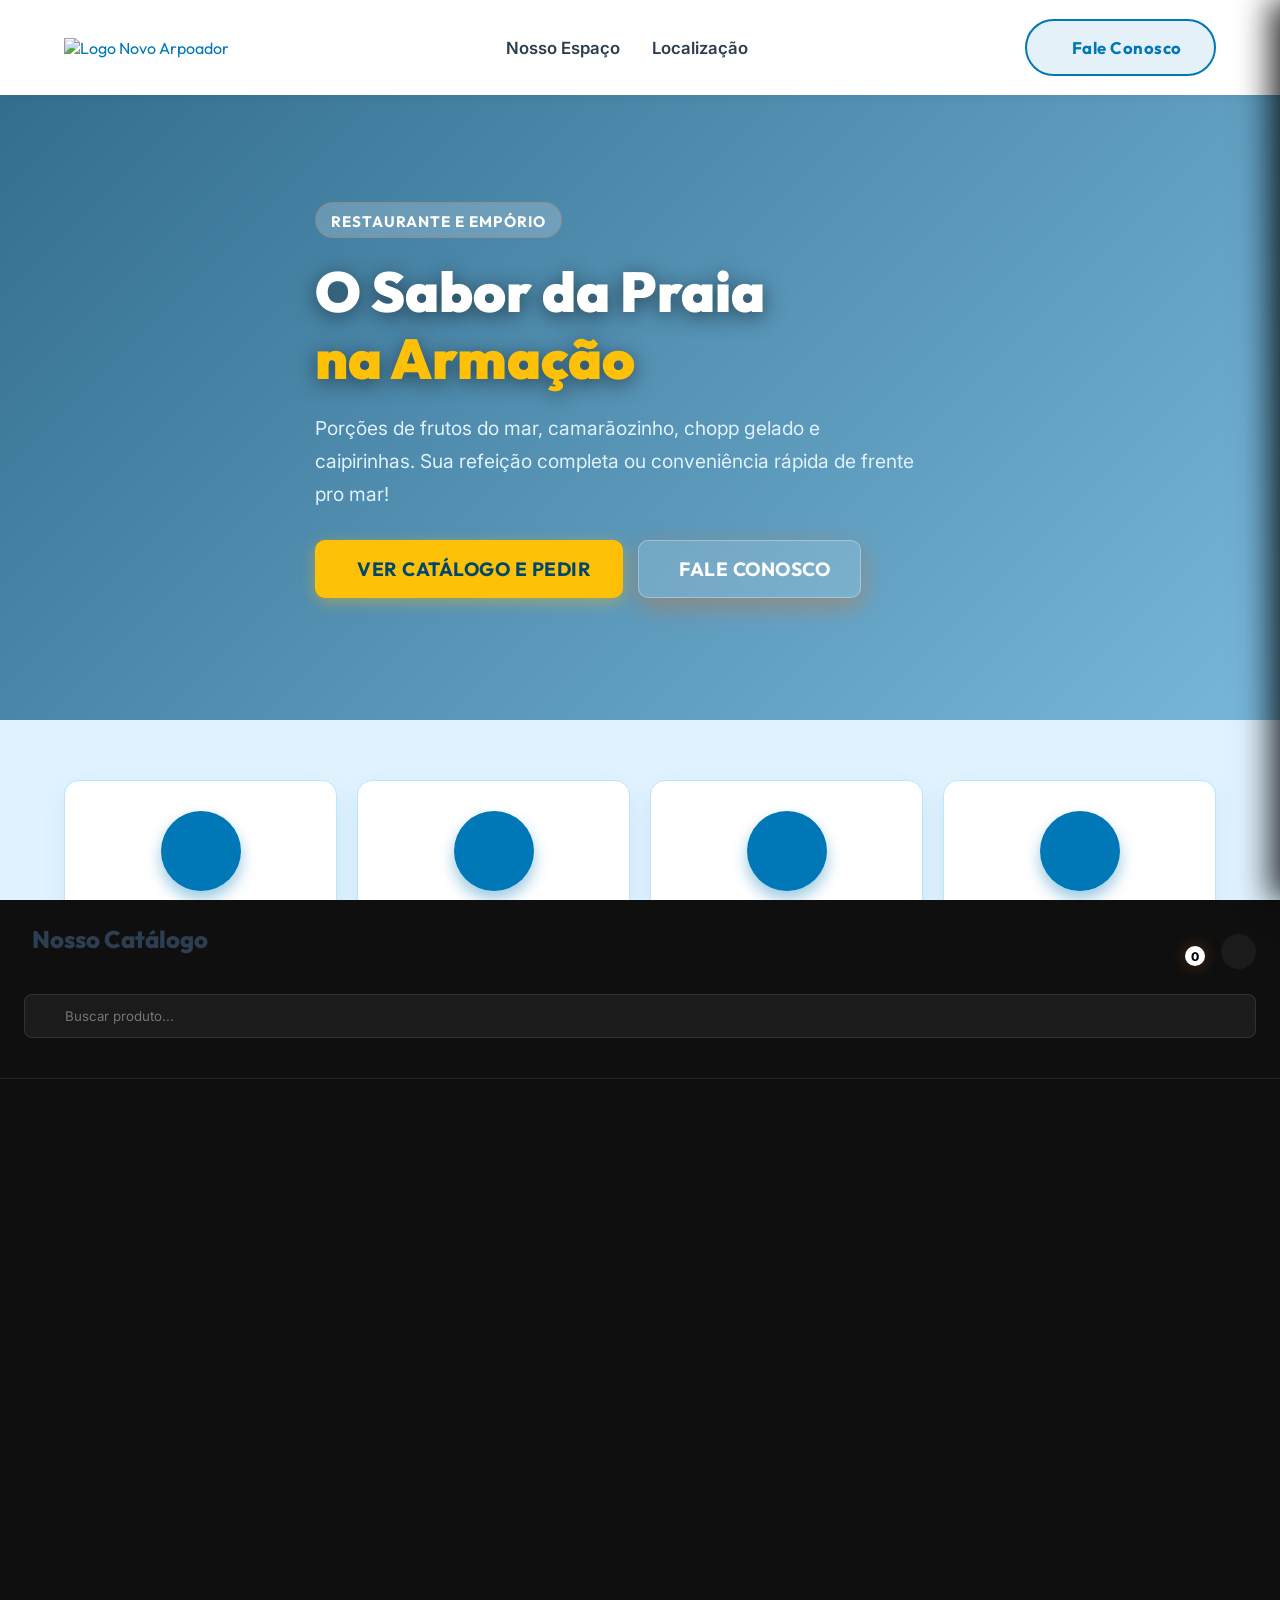
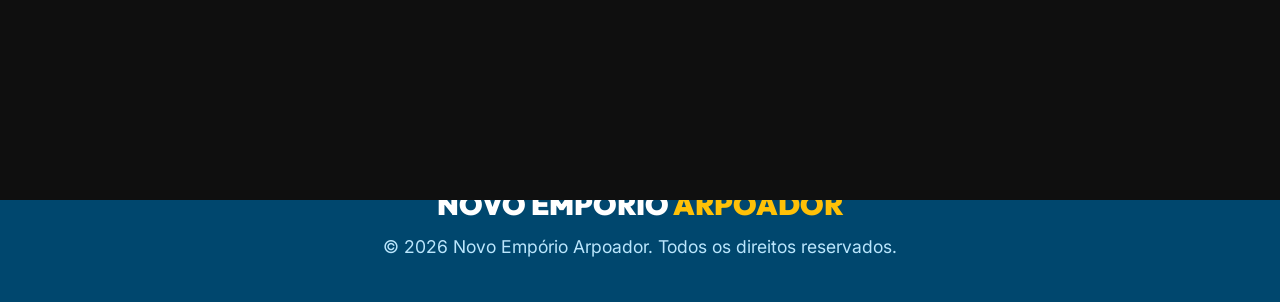
==== commit 697edc5f: "update index.html" ====
--- a/index.html
+++ b/index.html
@@ -56,8 +56,11 @@
             </div>
             <h1 style="font-size: 3.5rem; color: #ffffff; margin-bottom: 20px; line-height: 1.2;">O Sabor da Praia<br><span style="color: #FFC107;">na Armação</span></h1>
             <p style="font-size: 1.2rem; color: #e0f2fe; margin-bottom: 30px; max-width: 600px;">Porções de frutos do mar, camarãozinho, chopp gelado e caipirinhas. Sua refeição completa ou conveniência rápida de frente pro mar!</p>
-            <div class="hero-buttons">
-                <a href="https://wa.me/5548999999999" target="_blank" class="btn btn-primary btn-large" style="background: #FFC107; color: #00476e; padding: 15px 30px; border-radius: 10px; font-weight: bold; text-decoration: none; display: inline-flex; align-items: center; gap: 10px; box-shadow: 0 4px 15px rgba(255, 193, 7, 0.4);">
+            <div class="hero-buttons" style="display: flex; gap: 15px; flex-wrap: wrap;">
+                <a href="javascript:void(0)" onclick="openCatalog()" class="btn btn-primary btn-large" style="background: #FFC107; color: #00476e; padding: 15px 30px; border-radius: 10px; font-weight: bold; text-decoration: none; display: inline-flex; align-items: center; gap: 10px; box-shadow: 0 4px 15px rgba(255, 193, 7, 0.4); cursor: pointer;">
+                    <i class="ph-fill ph-storefront"></i> VER CATÁLOGO E PEDIR
+                </a>
+                <a href="https://wa.me/5548999999999" target="_blank" class="btn btn-primary btn-large" style="background: rgba(255,255,255,0.15); color: #ffffff; padding: 15px 30px; border-radius: 10px; font-weight: bold; text-decoration: none; display: inline-flex; align-items: center; gap: 10px; backdrop-filter: blur(5px); border: 1px solid rgba(255,255,255,0.3);">
                     <i class="ph-fill ph-whatsapp-logo"></i> FALE CONOSCO
                 </a>
             </div>
@@ -111,6 +114,164 @@
         </div>
     </section>
 
+    <!-- Catalog Modal -->
+    <div class="catalog-modal" id="catalog-modal">
+        <div class="catalog-header">
+            <div class="catalog-header-top">
+                <h2><i class="ph-fill ph-storefront"></i> Nosso Catálogo</h2>
+                <div class="catalog-header-actions">
+                    <div class="catalog-cart-btn" id="catalog-cart-btn" onclick="openCart()">
+                        <i class="ph-fill ph-shopping-cart"></i>
+                        <span class="cart-count" id="catalog-cart-count">0</span>
+                    </div>
+                    <button id="close-catalog-btn" onclick="closeCatalog()"><i class="ph ph-x"></i></button>
+                </div>
+            </div>
+            <div class="catalog-search-bar">
+                <i class="ph ph-magnifying-glass"></i>
+                <input type="text" id="catalog-search-input" placeholder="Buscar produto...">
+            </div>
+            <div class="catalog-categories-wrapper">
+                <div class="catalog-categories" id="catalog-categories"></div>
+            </div>
+        </div>
+        <div class="catalog-body">
+            <div class="catalog-grid" id="catalog-grid"></div>
+        </div>
+    </div>
+
+    <!-- Cart Overlay -->
+    <div class="cart-overlay" id="cart-overlay" onclick="closeCart()"></div>
+
+    <!-- Cart Sidebar -->
+    <div class="cart-sidebar" id="cart-sidebar">
+        <div class="cart-header">
+            <h2><i class="ph-fill ph-shopping-cart"></i> Seu Carrinho</h2>
+            <button id="close-cart-btn" onclick="closeCart()"><i class="ph ph-x"></i></button>
+        </div>
+
+        <!-- View 1: Cart Items -->
+        <div class="cart-view active" id="cart-view-items">
+            <div class="cart-items" id="cart-items-list">
+                <div class="cart-empty-msg" id="cart-empty-msg">Seu carrinho está vazio</div>
+            </div>
+            <div class="cart-footer">
+                <div class="cart-total">
+                    <span>Total</span>
+                    <span id="cart-total-value">R$ 0,00</span>
+                </div>
+                <div class="cart-tax-info">Frete e taxas calculados na finalização</div>
+                <button id="go-to-checkout-btn" onclick="goToCheckout()" disabled>
+                    <i class="ph-fill ph-arrow-right"></i> FINALIZAR PEDIDO
+                </button>
+                <div class="min-order-msg" id="min-order-msg"></div>
+            </div>
+        </div>
+
+        <!-- View 2: Checkout Form -->
+        <div class="cart-view" id="cart-view-checkout">
+            <div class="checkout-form">
+                <button class="back-btn" onclick="backToCart()">
+                    <i class="ph ph-arrow-left"></i> Voltar ao carrinho
+                </button>
+                <h3>Dados para Entrega</h3>
+                <div class="form-group">
+                    <label>Nome Completo</label>
+                    <input type="text" id="checkout-name" placeholder="Seu nome completo">
+                </div>
+                <div class="form-group">
+                    <label>Telefone (WhatsApp)</label>
+                    <input type="tel" id="checkout-phone" placeholder="(48) 99999-9999">
+                </div>
+                <div class="form-group">
+                    <label>Endereço de Entrega</label>
+                    <textarea id="checkout-address" placeholder="Rua, número, bairro, complemento..."></textarea>
+                </div>
+                <div class="form-group">
+                    <label>Forma de Pagamento</label>
+                    <select id="checkout-payment" onchange="onPaymentChange()">
+                        <option value="">Selecione...</option>
+                        <option value="Dinheiro">💵 Dinheiro</option>
+                        <option value="Cartão (Débito)">💳 Cartão (Débito)</option>
+                        <option value="Cartão (Crédito)">💳 Cartão (Crédito)</option>
+                        <option value="PIX">📱 PIX</option>
+                    </select>
+                </div>
+
+                <!-- PIX Payment Notice -->
+                <div class="pix-notice" id="pix-notice" style="display: none;">
+                    <div class="pix-notice-header">
+                        <div class="pix-icon-badge">
+                            <svg viewBox="0 0 512 512" width="28" height="28" fill="#32BCAD">
+                                <path d="M395.5 234.5l-79.8-79.8c-10.8-10.8-28.3-10.8-39.1 0L196.8 234.5c-10.8 10.8-10.8 28.3 0 39.1l79.8 79.8c10.8 10.8 28.3 10.8 39.1 0l79.8-79.8c10.8-10.8 10.8-28.3 0-39.1zM256 0L142.4 113.6 256 227.2 369.6 113.6 256 0zM113.6 142.4L0 256l113.6 113.6L227.2 256 113.6 142.4zM398.4 142.4L284.8 256l113.6 113.6L512 256 398.4 142.4zM256 284.8L142.4 398.4 256 512l113.6-113.6L256 284.8z"/>
+                            </svg>
+                        </div>
+                        <h4>Pagamento via PIX</h4>
+                    </div>
+                    <div class="pix-qr-container">
+                        <img src="assets/pix-qrcode.png" alt="QR Code PIX" class="pix-qr-image" id="pix-qr-image">
+                    </div>
+                    <div class="pix-key-section">
+                        <span class="pix-key-label">Chave PIX (Telefone):</span>
+                        <div class="pix-key-value" id="pix-key-value">
+                            <span>48991228857</span>
+                            <button class="pix-copy-btn" onclick="copyPixKey()" title="Copiar chave">
+                                <i class="ph ph-copy"></i>
+                            </button>
+                        </div>
+                        <span class="pix-copied-msg" id="pix-copied-msg">✅ Chave copiada!</span>
+                    </div>
+                    <div class="pix-warning">
+                        <i class="ph-fill ph-warning-circle"></i>
+                        <div>
+                            <strong>⚠️ Atenção!</strong>
+                            <p>Após realizar o pagamento via PIX, envie o <strong>comprovante</strong> junto com os <strong>detalhes do pedido</strong> diretamente para o nosso <strong>WhatsApp</strong>. Somente assim o pedido poderá ser <strong>confirmado</strong>.</p>
+                        </div>
+                    </div>
+                </div>
+
+                <!-- Coupon Section -->
+                <div class="coupon-section">
+                    <div class="form-group">
+                        <label>Cupom de Desconto</label>
+                        <div class="coupon-input-wrapper">
+                            <input type="text" id="coupon-input" placeholder="Digite o cupom">
+                            <button id="apply-coupon-btn" onclick="applyCoupon()">APLICAR</button>
+                        </div>
+                        <div class="coupon-message" id="coupon-message"></div>
+                    </div>
+                </div>
+
+                <div class="form-group">
+                    <label>Observações (opcional)</label>
+                    <textarea id="checkout-obs" placeholder="Alguma instrução especial?"></textarea>
+                </div>
+            </div>
+
+            <div class="cart-footer">
+                <div class="cart-total">
+                    <span>Total</span>
+                    <span id="checkout-total-value">R$ 0,00</span>
+                </div>
+                <button id="checkout-btn" onclick="sendToWhatsApp()">
+                    <i class="ph-fill ph-whatsapp-logo"></i> ENVIAR PEDIDO
+                </button>
+            </div>
+        </div>
+    </div>
+
+    <!-- Floating Cart Button -->
+    <div class="fab-cart hidden" id="fab-cart" onclick="openCart()">
+        <div class="cart-icon-wrapper">
+            <i class="ph-fill ph-shopping-cart"></i>
+            <span class="cart-count" id="fab-cart-count">0</span>
+        </div>
+        <span class="cart-fab-total" id="fab-cart-total">R$ 0,00</span>
+    </div>
+
+    <!-- Toast Container -->
+    <div class="toast-container" id="toast-container"></div>
+
     <!-- Footer -->
     <footer style="background: #00476e; padding: 40px 0; text-align: center; border-top: none;">
         <div class="container">
